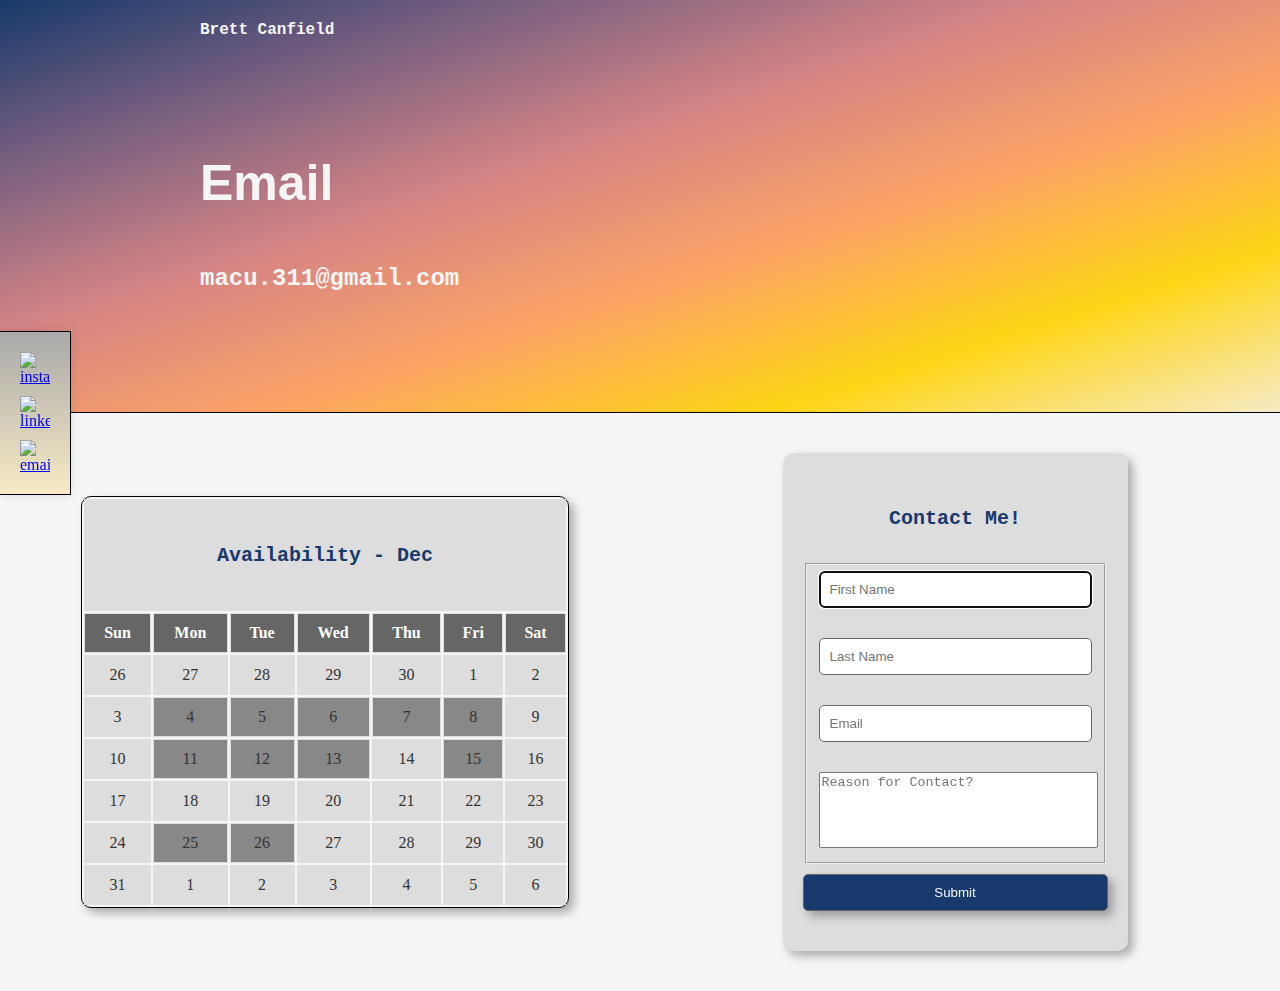
==== email.html @ d425eb38 "Initial Commit" ====
<!DOCTYPE html>
<html lang="en">
<head>
    <meta charset="UTF-8">
    <meta name="viewport" content="width=device-width, initial-scale=1.0">
    <link rel="stylesheet" href="styles.css">
    <title>Email Page</title>
</head>
<body>
    <header id="grad">
        <div id="header">
            <h4>Brett Canfield</h4>
            <h1>Email</h1>
            <h2>macu.311@gmail.com</h2>
        </div>
    </header>
    <div class="icons">
        <a href="https://www.instagram.com/c_d_tterb/">
            <img src="instalogo.jpg" alt="instalogo">
        </a>
        <a href="https://www.linkedin.com/in/brett-canfield-722554290/">
            <img src="linkedinlogo.webp" alt="linkedinlogo">
        </a>
        <a href="index.html">
            <img src="arrow.png" alt="email">
        </a>
    </div>
    <div class="grid">
        <div>
            <table>
                <tr>
                    <td colspan="7">
                        <h5>Availability - Dec</h5>
                    </td>
                </tr>
                <tr>
                    <th>Sun</th>
                    <th>Mon</th>
                    <th>Tue</th>
                    <th>Wed</th>
                    <th>Thu</th>
                    <th>Fri</th>
                    <th>Sat</th>
                </tr>
                <tr>
                    <td>26</td>
                    <td>27</td>
                    <td>28</td>
                    <td>29</td>
                    <td>30</td>
                    <td>1</td>
                    <td>2</td>
                </tr>
                <tr>
                    <td>3</td>
                    <td class="unavailable">4</td>
                    <td class="unavailable">5</td>
                    <td class="unavailable">6</td>
                    <td class="unavailable">7</td>
                    <td class="unavailable">8</td>
                    <td>9</td>
                </tr>
                <tr>
                    <td>10</td>
                    <td class="unavailable">11</td>
                    <td class="unavailable">12</td>
                    <td class="unavailable">13</td>
                    <td>14</td>
                    <td class="unavailable">15</td>
                    <td>16</td>
                </tr>
                <tr>
                    <td>17</td>
                    <td>18</td>
                    <td>19</td>
                    <td>20</td>
                    <td>21</td>
                    <td>22</td>
                    <td>23</td>
                </tr>
                <tr>
                    <td>24</td>
                    <td class="unavailable">25</td>
                    <td class="unavailable">26</td>
                    <td>27</td>
                    <td>28</td>
                    <td>29</td>
                    <td>30</td>
                </tr>
                <tr>
                    <td>31</td>
                    <td>1</td>
                    <td>2</td>
                    <td>3</td>
                    <td>4</td>
                    <td>5</td>
                    <td>6</td>
                </tr>
            </table>
        </div>
        <div>
            <form action="thankyou.html">
                <h5>Contact Me!</h5>
                <fieldset>
                    <label for="Fname">
                        <input autofocus id="Fname" type="text" name="Fname" required placeholder="First Name">
                    </label>
                    <label for="Lname">
                        <input id="Lname" type="text" name="Lname" required placeholder="Last Name">
                    </label>
                    <label for="Email">
                        <input id="Email" type="email" name="Email" required placeholder="Email">
                    </label>
                    <textarea id="Comments&Questions" required name="email" placeholder="Reason for Contact?"></textarea>
                </fieldset>
                <input type="submit">
            </form>
        </div>
    </div>
</body>
</html>
---- styles.css ----
body {
    background-color: whitesmoke;
    margin: 0;
    padding: 0;
}

header {
    width: 100%;
    height: auto;
}

#grad {
    background-color: #D38385;
    background-image: linear-gradient(to bottom right, #17396B, #785F80, #D38385, #FDA267, #FED515, #F7EAC4);
    border-bottom: 1px solid black;
}

.bio {
    margin-left: 50px;
}

h1 {
    color: whitesmoke;
    font-family: Arial, Helvetica, sans-serif;
    font-size: 50px;
    padding-left: 200px;
    padding-top: 60px;
}

h2 {
    font-family: 'Courier New', Courier, monospace;
    color: whitesmoke;
    padding-left: 200px;
    padding-bottom: 100px;
}

h3 {
    color: #333;
    font-family: 'Courier New', Courier, monospace;
    font-size: xx-large;
    text-decoration: overline underline;
}

h4 {
    color: whitesmoke;
    padding-left: 200px;
    font-family: 'Courier New', Courier, monospace;
}

h5 {
    color: #17396B;
    font-family: 'Courier New', Courier, monospace;
    font-size: 20px;
    text-align: center;
}

h7 {
    text-decoration: underline;
}

p {
    font-family: 'Courier New', Courier, monospace;
}

ul li {
    list-style: none;
    text-align: center;
}

#header {
    display: grid;
}

.icons {
    position: fixed;
    transform: translateY(-50%);
    background-color: darkgray; 
    background-image: linear-gradient(to bottom, darkgrey, #F7EAC4);
    padding: 10px;
    box-shadow: 0 0 10px rgba(0, 0, 0, 0.1);
    border-top: 1px solid black;
    border-right: 1px solid black;
    border-bottom: 1px solid black;
}

.icons img {
    display: block;
    width: 30px; 
    height: auto; 
    margin: 10px; 
}

.icons img:hover {
    opacity: .8;
}

.grid {
    display: grid;
    grid-template-columns: repeat(2, 1fr);
    gap: 20px;
    justify-content: center;
    align-items: center;
    margin: 20px;
}

.grid-item {
    text-align: center;
}

.grid-item img {
    width: auto;
    height: 500px;
    border: 1px solid black;
    border-radius: 75%;
    box-shadow: 5px 5px 10px 0px rgba(0, 0, 0, 0.3);
}

.pic {
    text-align: center;
}

table {
    width: 80%;
    margin: 20px auto;
    border-radius: 10px;
    border: 1px solid black;
    box-shadow: 5px 5px 10px 0px rgba(0, 0, 0, 0.3);
}

th, td {
    border: 1px solid #ddd;
    padding: 10px;
    text-align: center;
}

th {
    background-color: #666;
    color: #fff;
}

td {
    background-color: #ddd;
    color: #333;
}

.unavailable {
    background-color: #888;
}

form {
    width: 50%;
    margin: 20px auto;
    background-color: #ddd;
    padding: 20px;
    border-radius: 10px;
    box-shadow: 5px 5px 10px 0px rgba(0, 0, 0, 0.3);
}

label {
    display: block;
    margin-bottom: 10px;
    color: #333;
}

input {
    width: 100%;
    padding: 10px;
    margin-bottom: 20px;
    border: 1px solid #666;
    border-radius: 5px;
    box-sizing: border-box;
}

textarea {
    width: 100%;
    height: 70px;
    resize: none;
}

input[type="submit"] {
    background-color: #17396B;
    color: whitesmoke;
    margin-top: 10px;
    box-shadow: 5px 5px 10px 0px rgba(0, 0, 0, 0.3);
    cursor: pointer;
    transition: background-color 0.3s ease;
}

input[type="submit"]:hover {
    background-color: #FDA267;
}


.button {
    padding: 10px 20px;
    font-size: 16px;
    text-decoration: none;
    font-family: 'Courier New', Courier, monospace;
    background-color: #17396B;
    color: white;
    border: none;
    border-radius: 5px;
    box-shadow: 5px 5px 10px 0px rgba(0, 0, 0, 0.3);
    cursor: pointer;
    transition: background-color 0.3s ease;
}
  
.button:hover {
    background-color: #FDA267;
}

@media screen and (max-width: 780px) {
    .grid {
        grid-template-columns: repeat(1, 1fr);  
        gap: 0px;
    }

    .gone {
        display: none;
    }

    h1, h2, h4 {
        padding-left: 100px;
    }
}
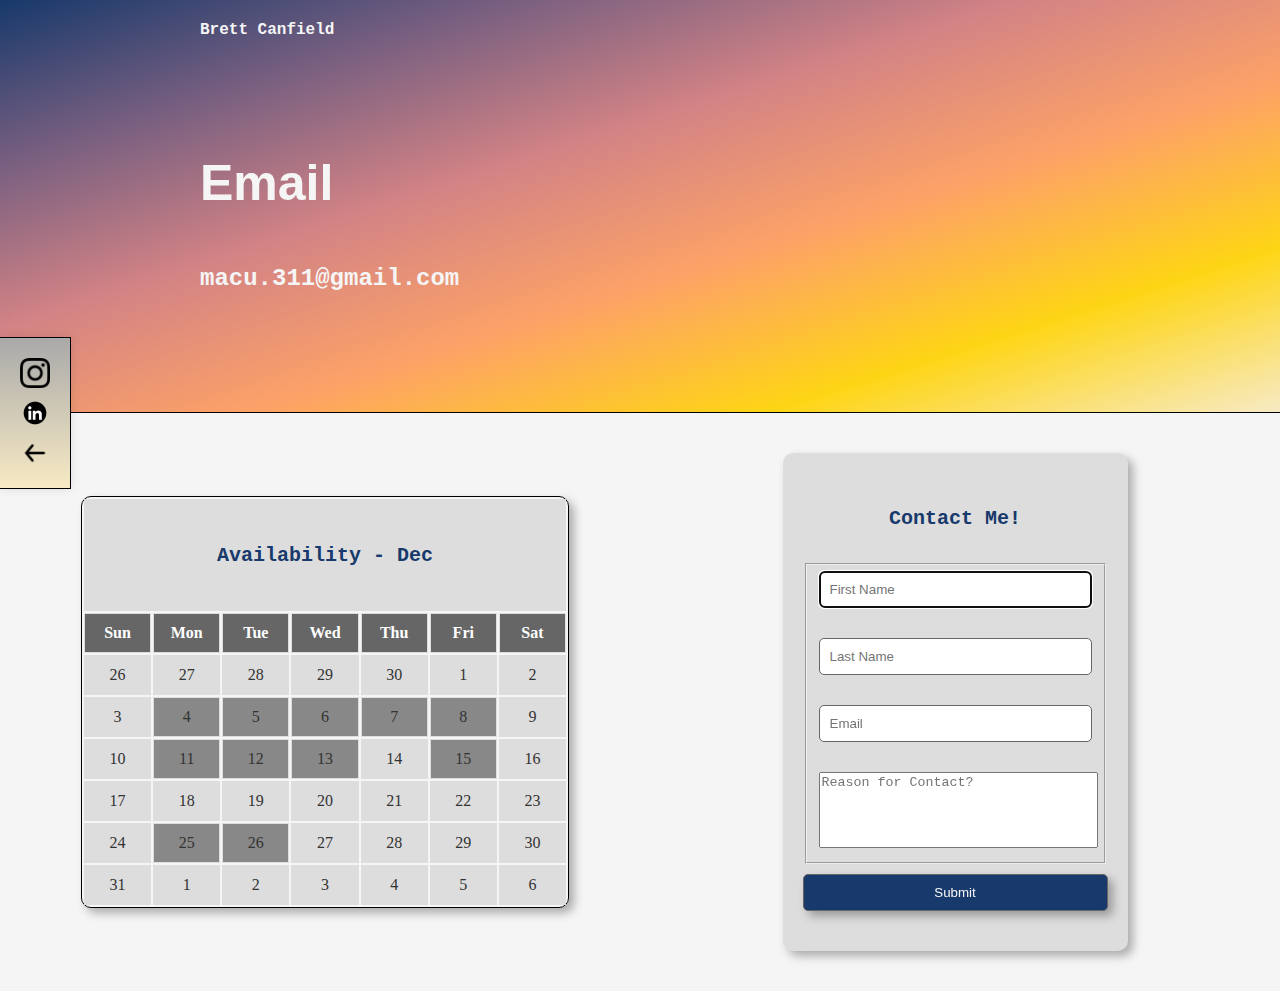
==== commit 0c3591c5: "Changes" ====
--- a/email.html
+++ b/email.html
@@ -1,5 +1,6 @@
 <!DOCTYPE html>
 <html lang="en">
+    <!-- Brett Canfield - 12/2023 -->
 <head>
     <meta charset="UTF-8">
     <meta name="viewport" content="width=device-width, initial-scale=1.0">
--- a/styles.css
+++ b/styles.css
@@ -1,3 +1,4 @@
+/* Brett Canfield - 12/2023 */
 body {
     background-color: whitesmoke;
     margin: 0;
@@ -54,8 +55,9 @@
     text-align: center;
 }
 
-h7 {
+h6 {
     text-decoration: underline;
+    font-size: larger;
 }
 
 p {
@@ -121,6 +123,7 @@
 
 table {
     width: 80%;
+    table-layout: fixed;
     margin: 20px auto;
     border-radius: 10px;
     border: 1px solid black;
@@ -222,4 +225,12 @@
     h1, h2, h4 {
         padding-left: 100px;
     }
+
+    form {
+        width: 80%;
+    }
+
+    .icons {
+        transform: translateY(-100%);
+    }
 }